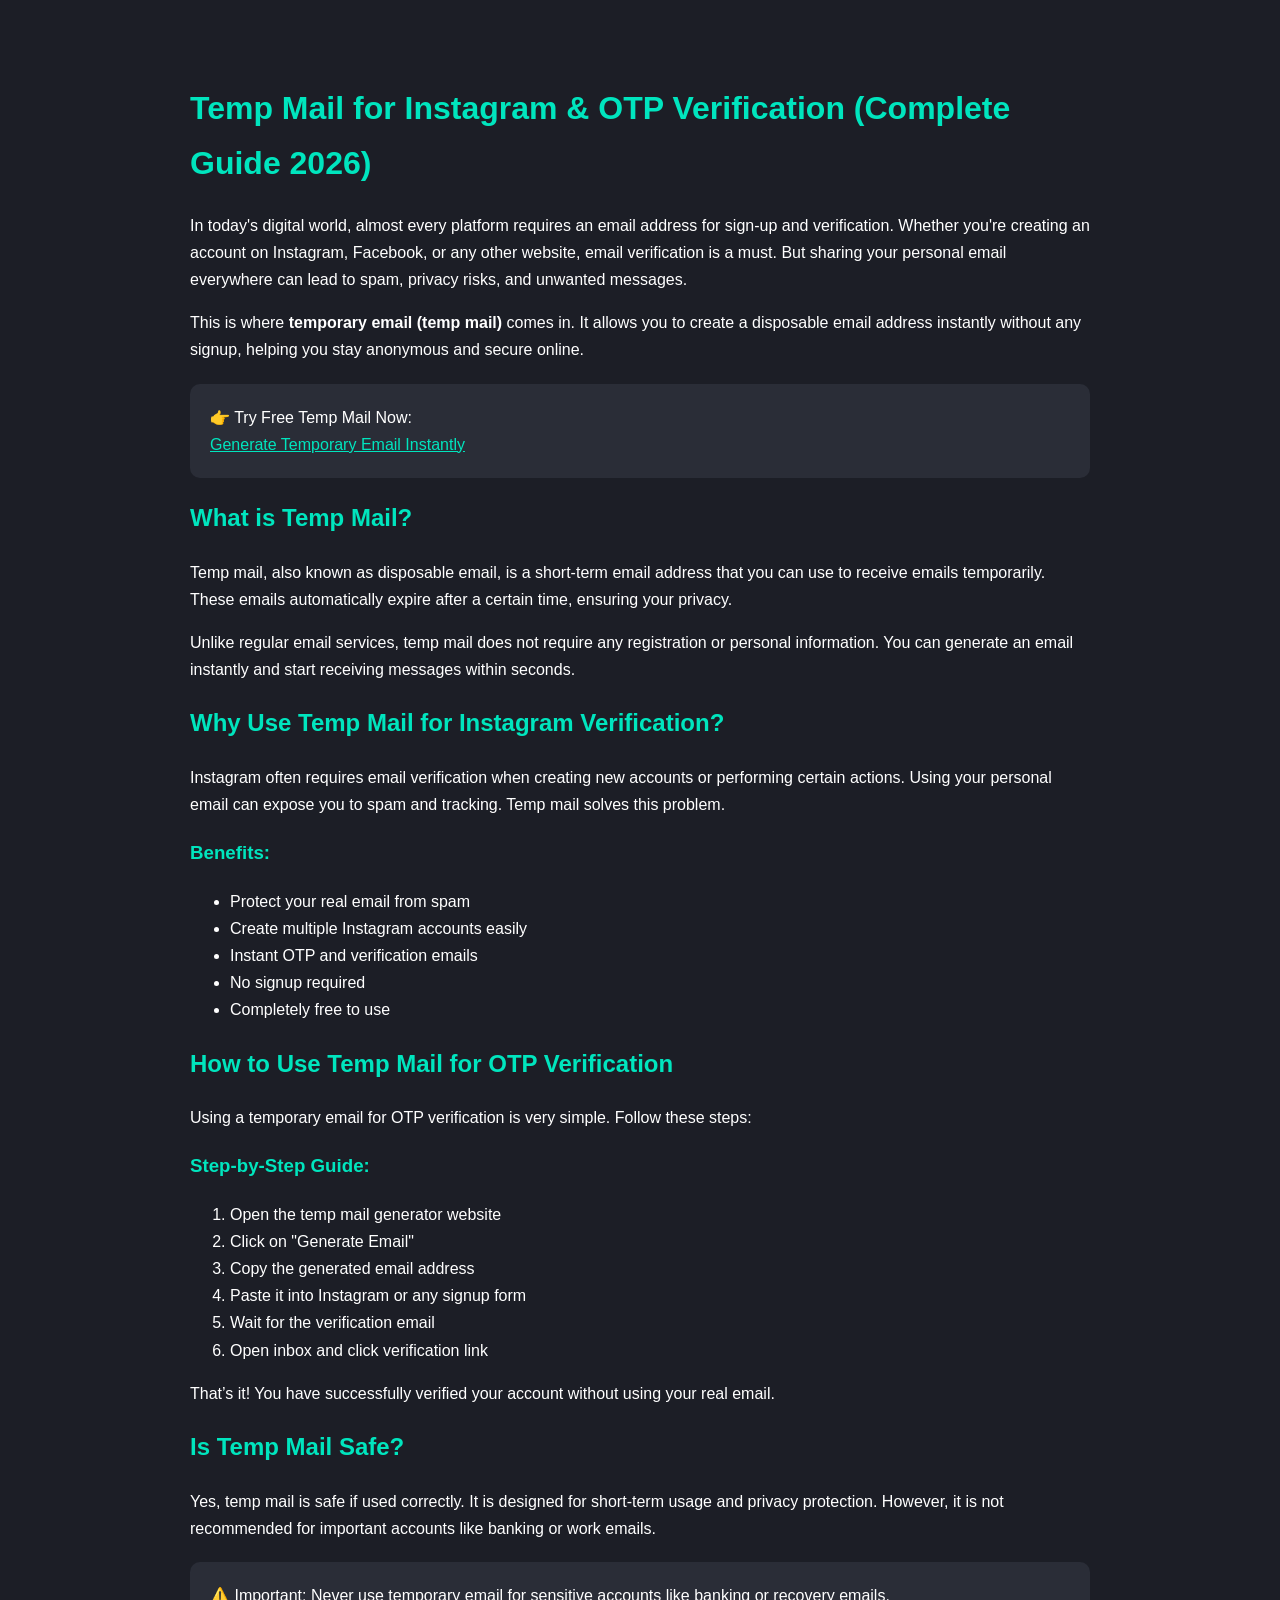
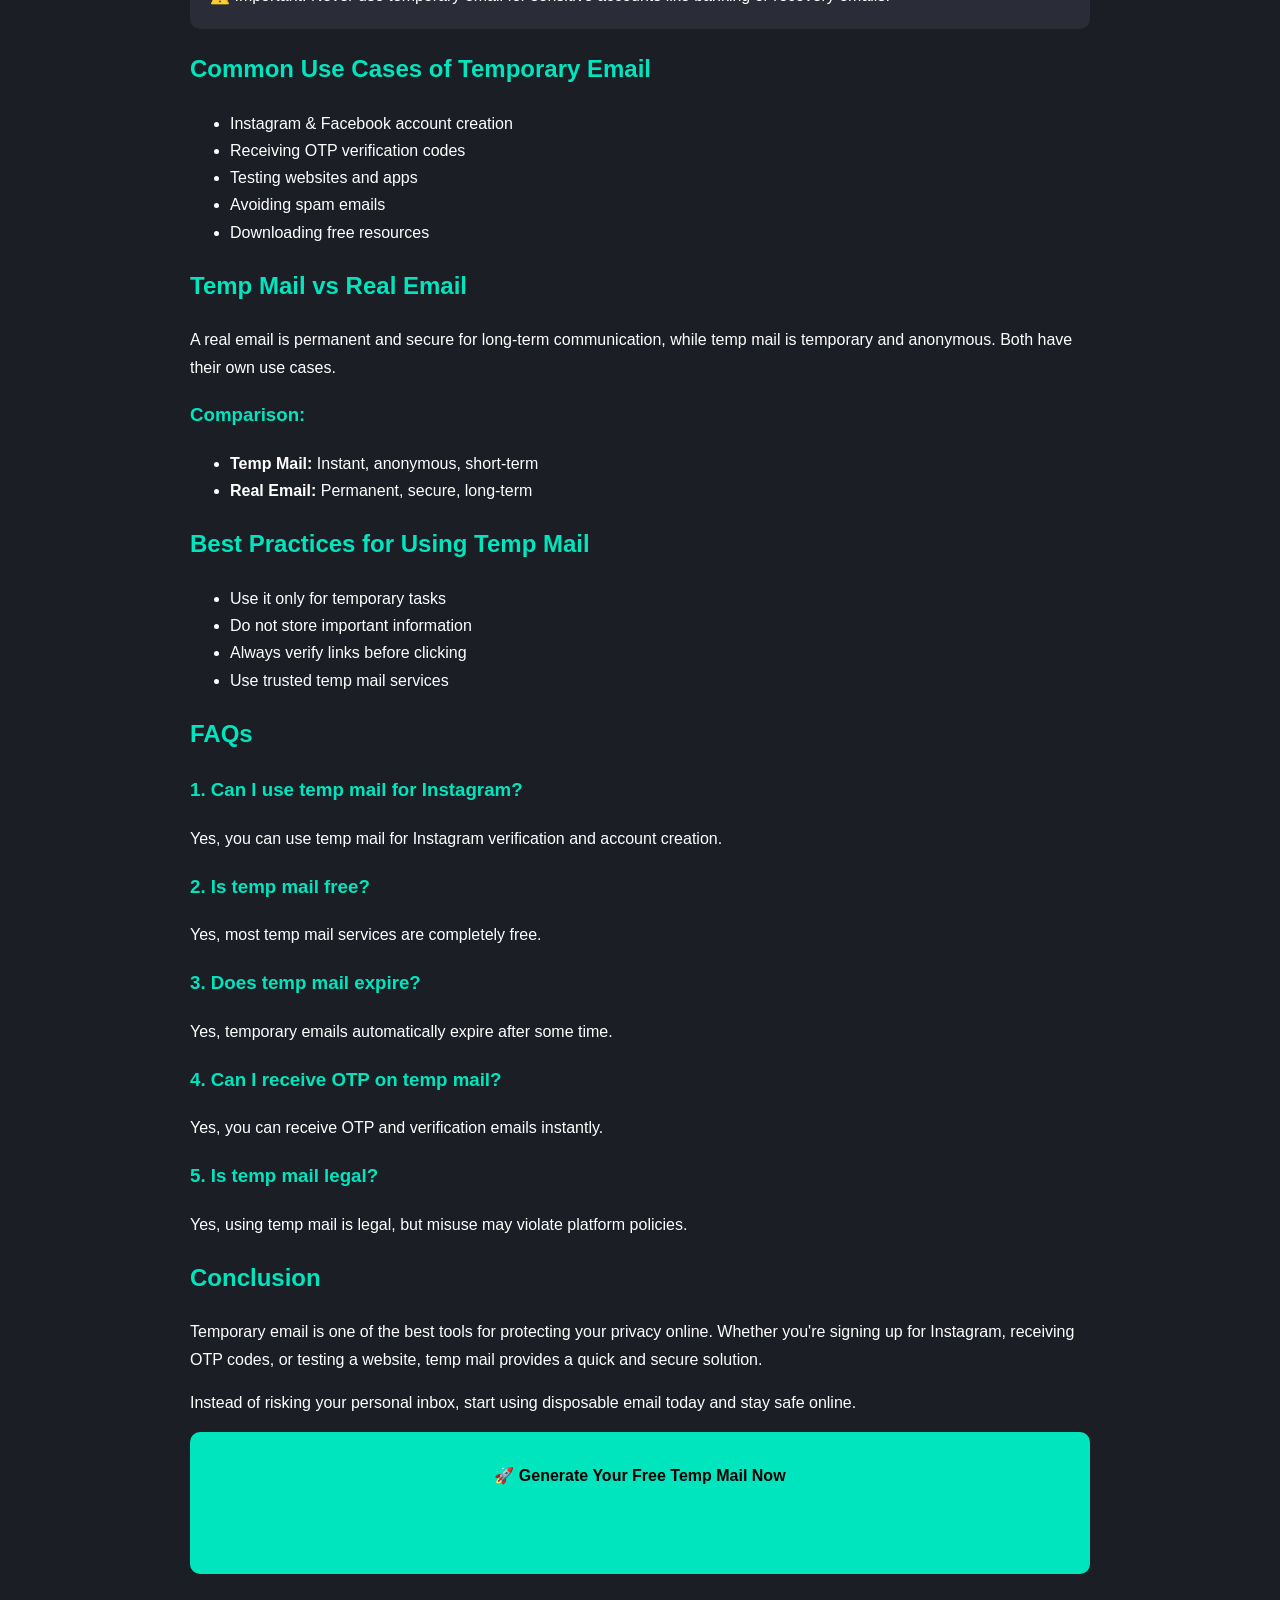
==== blog-instagram-temp-mail.html @ e1189a9d "Create blog-instagram-temp-mail.html" ====
<!DOCTYPE html>
<html lang="en">
<head>
    <meta charset="UTF-8">
    <meta name="viewport" content="width=device-width, initial-scale=1.0">
    <title>Temp Mail for Instagram Verification (2026) | Free Disposable Email Guide</title>

    <meta name="description" content="Learn how to use temp mail for Instagram, Facebook and OTP verification. Free disposable email without signup. Step-by-step guide 2026.">

    <meta name="keywords" content="temp mail for instagram, temp mail otp verification, disposable email instagram, free temp mail no signup, temporary email guide">

    <link rel="canonical" href="https://free-temp-mail.netlify.app/blog-instagram-temp-mail.html">

    <style>
        body {
            font-family: Arial, sans-serif;
            background: #1c1e26;
            color: #fff;
            margin: 0;
            padding: 0;
            line-height: 1.7;
        }
        .container {
            max-width: 900px;
            margin: 40px auto;
            padding: 20px;
        }
        h1, h2, h3 {
            color: #00e5be;
        }
        a {
            color: #00e5be;
        }
        .box {
            background: #2a2d37;
            padding: 20px;
            border-radius: 10px;
            margin: 20px 0;
        }
        .cta {
            text-align: center;
            padding: 30px;
            background: #00e5be;
            color: #000;
            border-radius: 10px;
            font-weight: bold;
        }
    </style>
</head>

<body>

<div class="container">

    <h1>Temp Mail for Instagram & OTP Verification (Complete Guide 2026)</h1>

    <p>
        In today's digital world, almost every platform requires an email address for sign-up and verification.
        Whether you're creating an account on Instagram, Facebook, or any other website, email verification is a must.
        But sharing your personal email everywhere can lead to spam, privacy risks, and unwanted messages.
    </p>

    <p>
        This is where <strong>temporary email (temp mail)</strong> comes in. It allows you to create a disposable email
        address instantly without any signup, helping you stay anonymous and secure online.
    </p>

    <div class="box">
        👉 Try Free Temp Mail Now:  
        <br>
        <a href="https://free-temp-mail.netlify.app" target="_blank">
            Generate Temporary Email Instantly
        </a>
    </div>

    <h2>What is Temp Mail?</h2>

    <p>
        Temp mail, also known as disposable email, is a short-term email address that you can use to receive emails
        temporarily. These emails automatically expire after a certain time, ensuring your privacy.
    </p>

    <p>
        Unlike regular email services, temp mail does not require any registration or personal information.
        You can generate an email instantly and start receiving messages within seconds.
    </p>

    <h2>Why Use Temp Mail for Instagram Verification?</h2>

    <p>
        Instagram often requires email verification when creating new accounts or performing certain actions.
        Using your personal email can expose you to spam and tracking. Temp mail solves this problem.
    </p>

    <h3>Benefits:</h3>
    <ul>
        <li>Protect your real email from spam</li>
        <li>Create multiple Instagram accounts easily</li>
        <li>Instant OTP and verification emails</li>
        <li>No signup required</li>
        <li>Completely free to use</li>
    </ul>

    <h2>How to Use Temp Mail for OTP Verification</h2>

    <p>
        Using a temporary email for OTP verification is very simple. Follow these steps:
    </p>

    <h3>Step-by-Step Guide:</h3>
    <ol>
        <li>Open the temp mail generator website</li>
        <li>Click on "Generate Email"</li>
        <li>Copy the generated email address</li>
        <li>Paste it into Instagram or any signup form</li>
        <li>Wait for the verification email</li>
        <li>Open inbox and click verification link</li>
    </ol>

    <p>
        That’s it! You have successfully verified your account without using your real email.
    </p>

    <h2>Is Temp Mail Safe?</h2>

    <p>
        Yes, temp mail is safe if used correctly. It is designed for short-term usage and privacy protection.
        However, it is not recommended for important accounts like banking or work emails.
    </p>

    <div class="box">
        ⚠️ Important:  
        Never use temporary email for sensitive accounts like banking or recovery emails.
    </div>

    <h2>Common Use Cases of Temporary Email</h2>

    <ul>
        <li>Instagram & Facebook account creation</li>
        <li>Receiving OTP verification codes</li>
        <li>Testing websites and apps</li>
        <li>Avoiding spam emails</li>
        <li>Downloading free resources</li>
    </ul>

    <h2>Temp Mail vs Real Email</h2>

    <p>
        A real email is permanent and secure for long-term communication, while temp mail is temporary and anonymous.
        Both have their own use cases.
    </p>

    <h3>Comparison:</h3>

    <ul>
        <li><strong>Temp Mail:</strong> Instant, anonymous, short-term</li>
        <li><strong>Real Email:</strong> Permanent, secure, long-term</li>
    </ul>

    <h2>Best Practices for Using Temp Mail</h2>

    <ul>
        <li>Use it only for temporary tasks</li>
        <li>Do not store important information</li>
        <li>Always verify links before clicking</li>
        <li>Use trusted temp mail services</li>
    </ul>

    <h2>FAQs</h2>

    <h3>1. Can I use temp mail for Instagram?</h3>
    <p>Yes, you can use temp mail for Instagram verification and account creation.</p>

    <h3>2. Is temp mail free?</h3>
    <p>Yes, most temp mail services are completely free.</p>

    <h3>3. Does temp mail expire?</h3>
    <p>Yes, temporary emails automatically expire after some time.</p>

    <h3>4. Can I receive OTP on temp mail?</h3>
    <p>Yes, you can receive OTP and verification emails instantly.</p>

    <h3>5. Is temp mail legal?</h3>
    <p>Yes, using temp mail is legal, but misuse may violate platform policies.</p>

    <h2>Conclusion</h2>

    <p>
        Temporary email is one of the best tools for protecting your privacy online.
        Whether you're signing up for Instagram, receiving OTP codes, or testing a website,
        temp mail provides a quick and secure solution.
    </p>

    <p>
        Instead of risking your personal inbox, start using disposable email today and stay safe online.
    </p>

    <div class="cta">
        🚀 Generate Your Free Temp Mail Now  
        <br><br>
        <a href="https://free-temp-mail.netlify.app" target="_blank">
            Click Here to Start
        </a>
    </div>

</div>

</body>
</html>
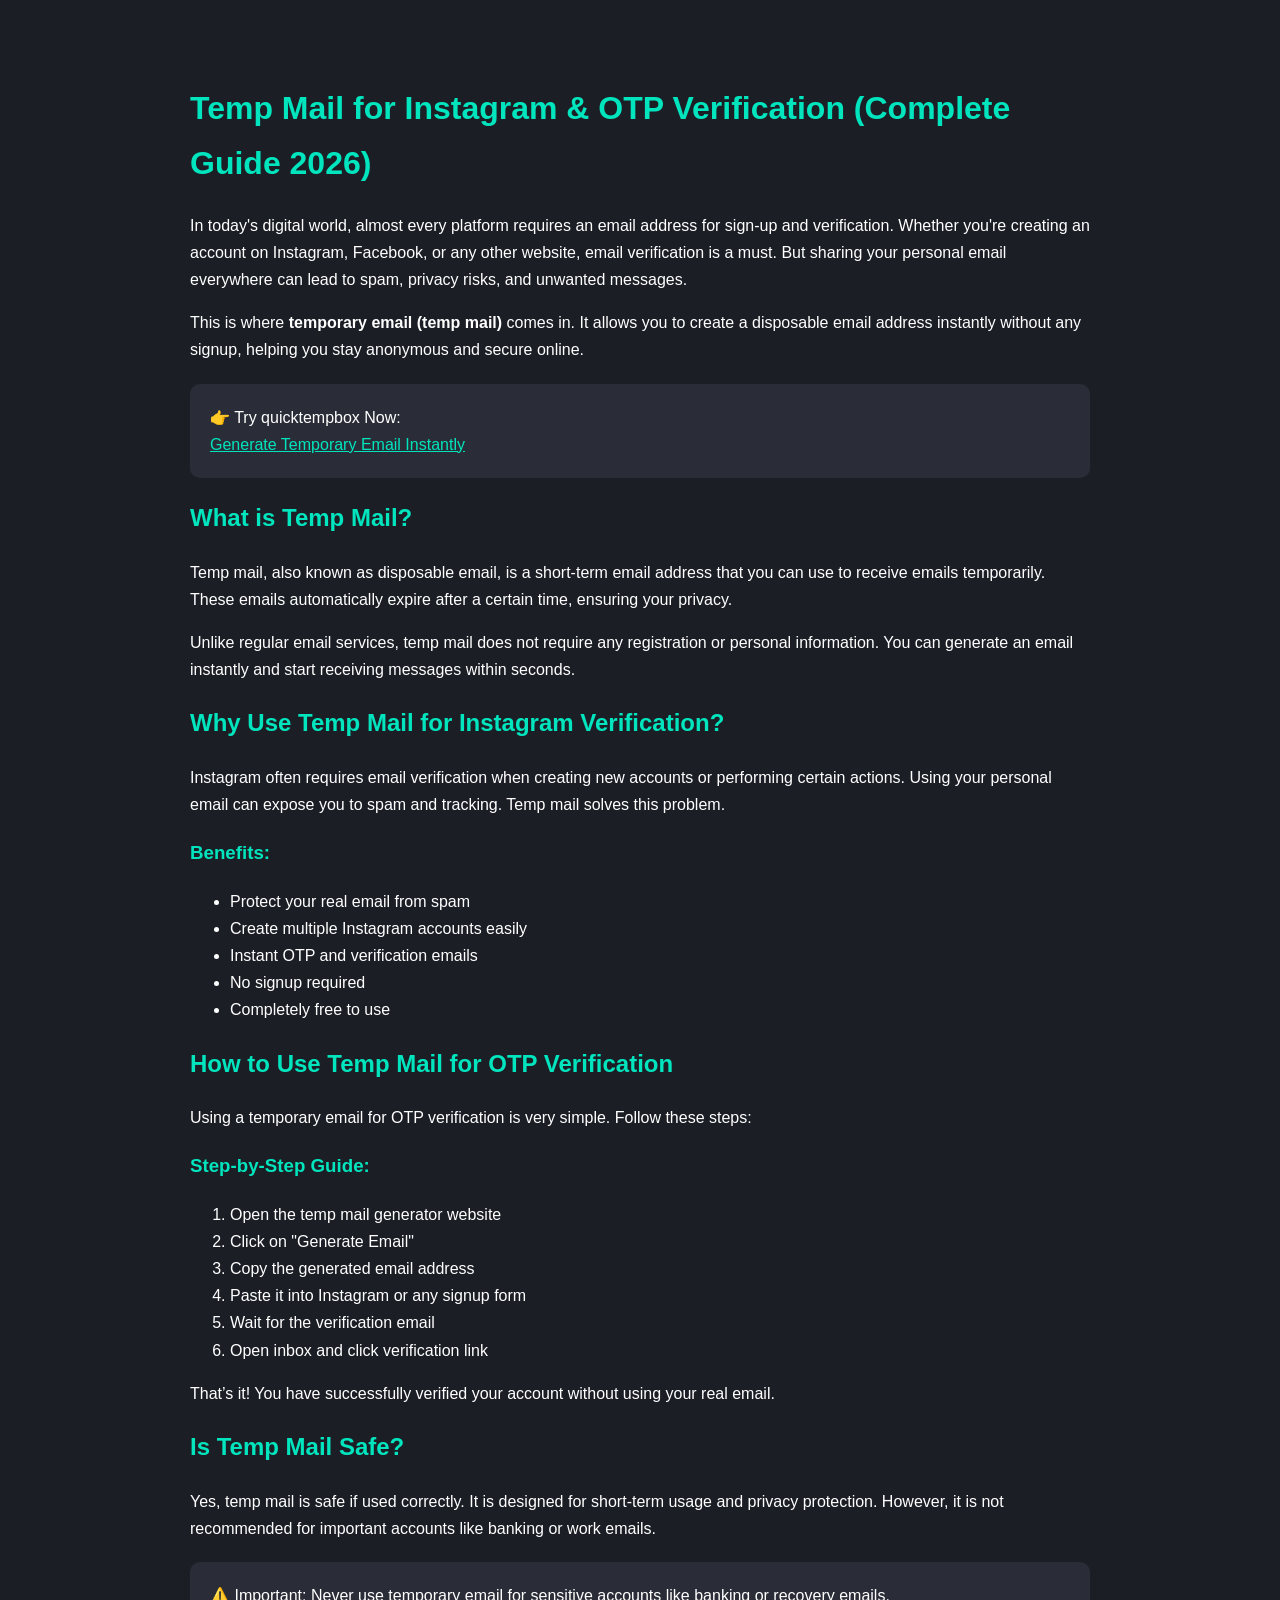
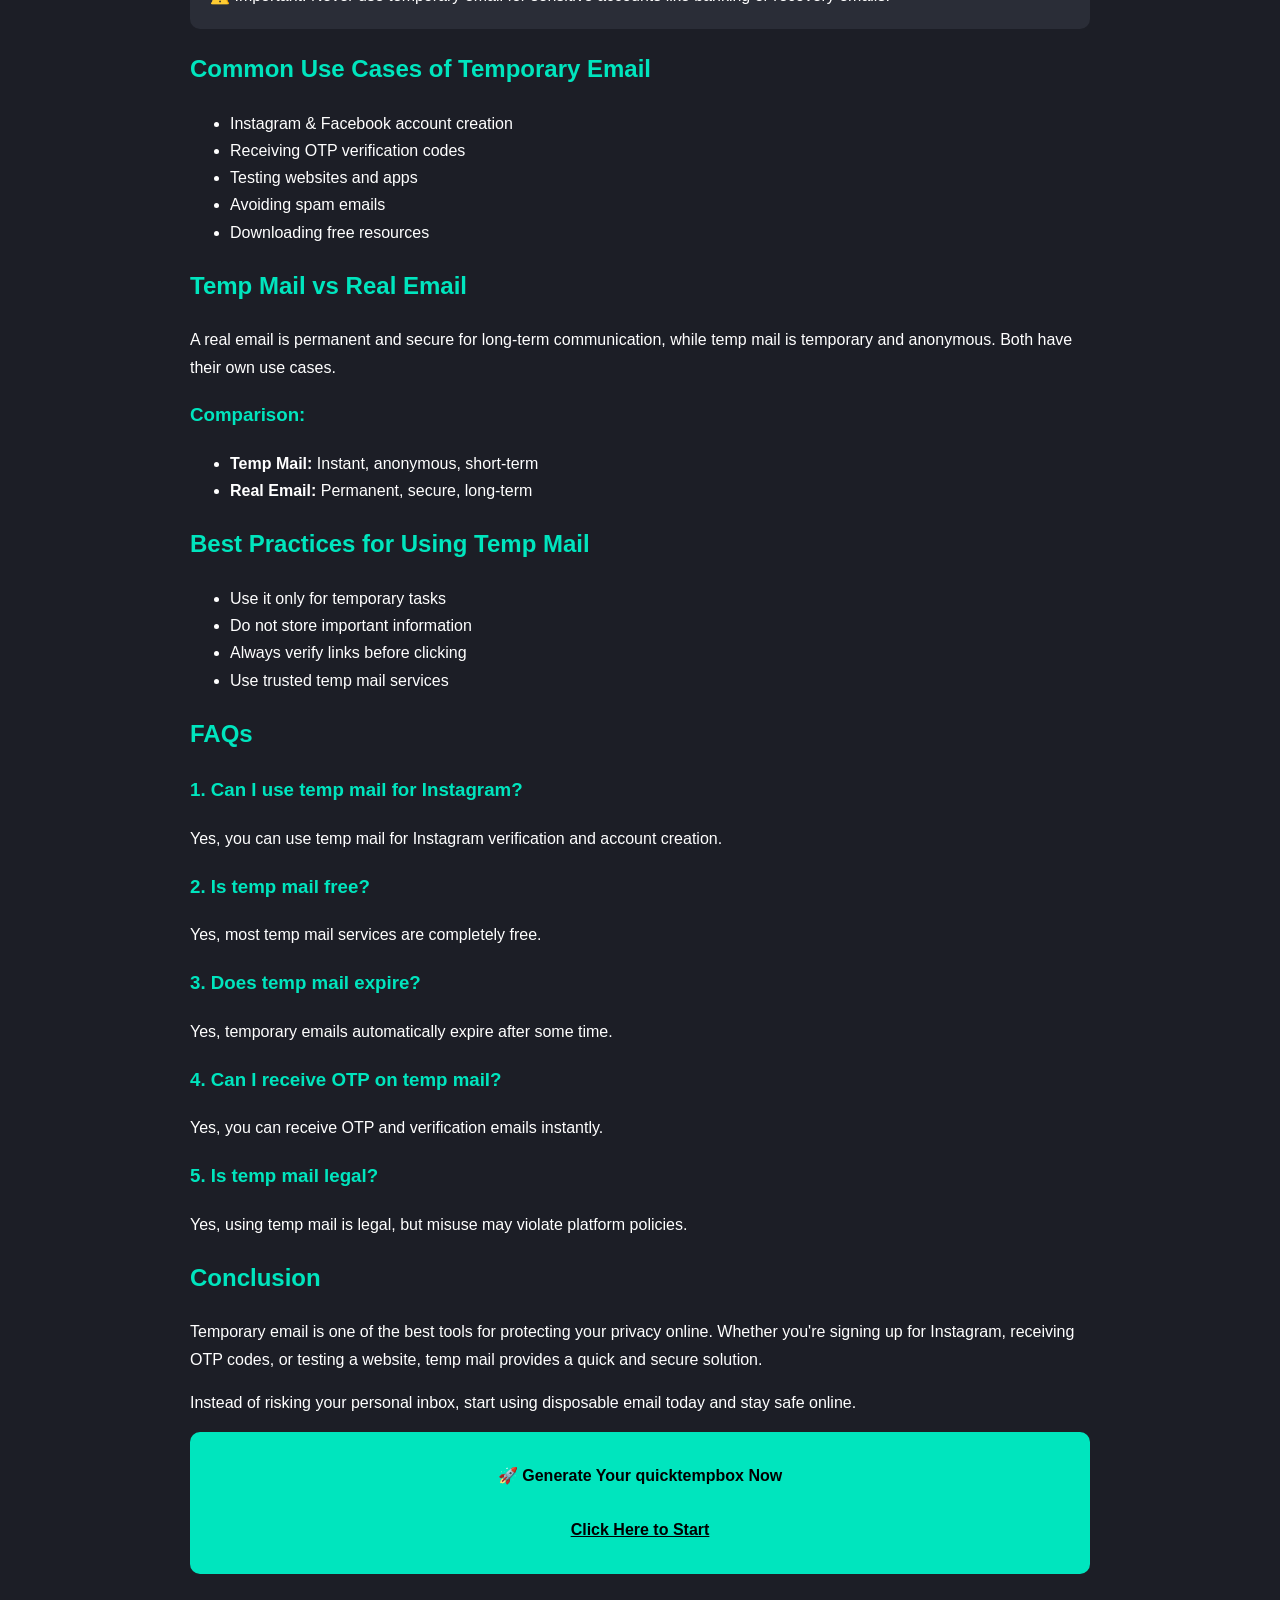
==== commit 6845e304: "quicktempbox" ====
--- a/blog-instagram-temp-mail.html
+++ b/blog-instagram-temp-mail.html
@@ -7,9 +7,9 @@
 
     <meta name="description" content="Learn how to use temp mail for Instagram, Facebook and OTP verification. Free disposable email without signup. Step-by-step guide 2026.">
 
-    <meta name="keywords" content="temp mail for instagram, temp mail otp verification, disposable email instagram, free temp mail no signup, temporary email guide">
-
-    <link rel="canonical" href="https://free-temp-mail.netlify.app/blog-instagram-temp-mail.html">
+    <meta name="keywords" content="temp mail for instagram, temp mail otp verification, disposable email instagram, quicktempbox no signup, temporary email guide">
+
+    <link rel="canonical" href="https://quicktempbox.netlify.app/blog-instagram-temp-mail.html">
 
     <style>
         body {
@@ -45,6 +45,9 @@
             border-radius: 10px;
             font-weight: bold;
         }
+        .link{
+            color: #000;
+        }
     </style>
 </head>
 
@@ -66,9 +69,9 @@
     </p>
 
     <div class="box">
-        👉 Try Free Temp Mail Now:  
+        👉 Try quicktempbox Now:  
         <br>
-        <a href="https://free-temp-mail.netlify.app" target="_blank">
+        <a href="https://quicktempbox.netlify.app" target="_blank">
             Generate Temporary Email Instantly
         </a>
     </div>
@@ -196,9 +199,9 @@
     </p>
 
     <div class="cta">
-        🚀 Generate Your Free Temp Mail Now  
+        🚀 Generate Your quicktempbox Now  
         <br><br>
-        <a href="https://free-temp-mail.netlify.app" target="_blank">
+        <a href="https://quicktempbox.netlify.app" target="_blank" class="link">
             Click Here to Start
         </a>
     </div>
